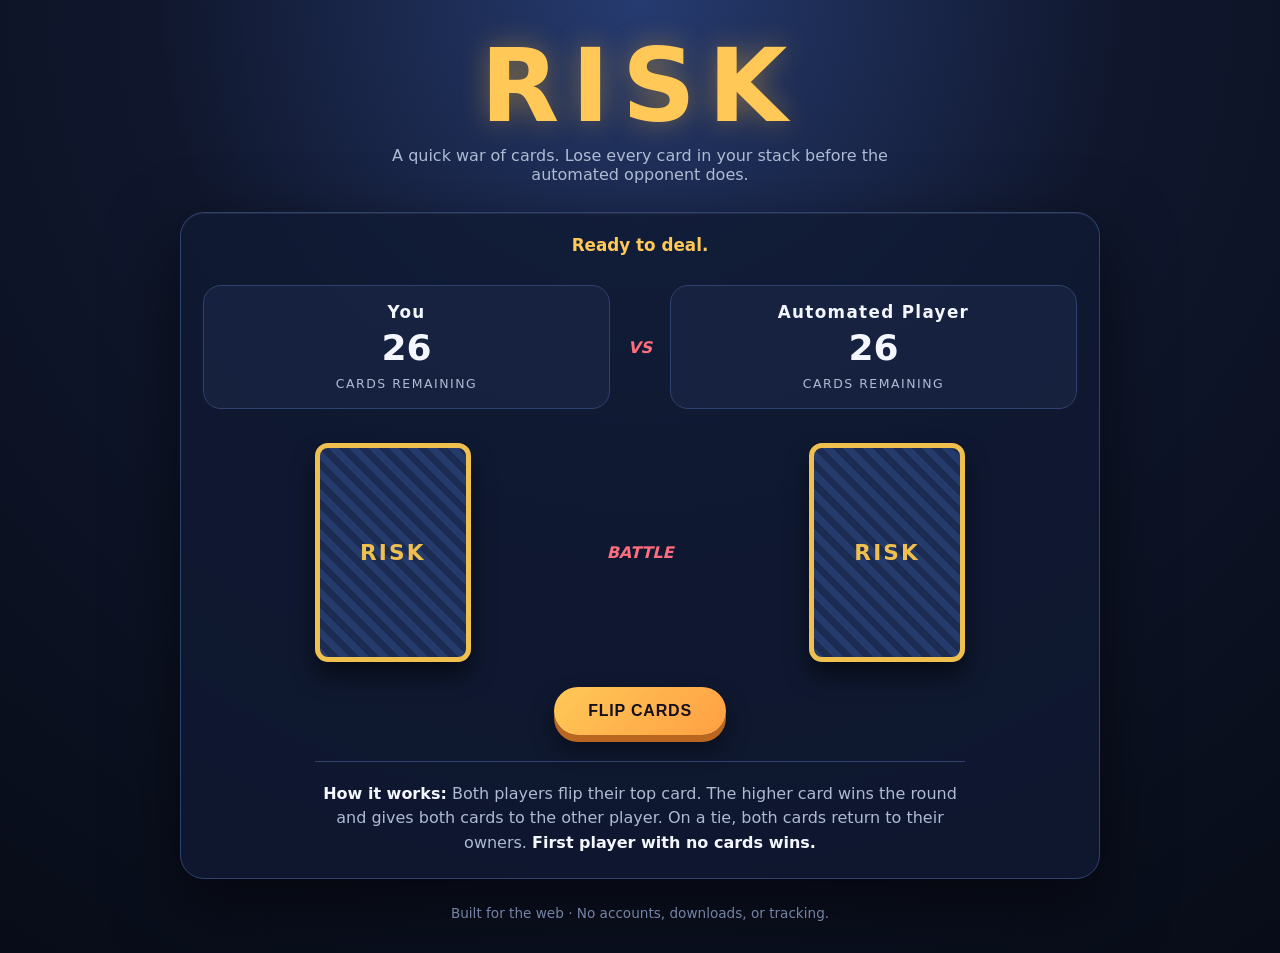
==== index.html @ 9b7e805e "Add Risk card game" ====
<!doctype html>
<html lang="en">
<head>
  <meta charset="utf-8"><meta name="viewport" content="width=device-width, initial-scale=1">
  <meta name="description" content="Risk — a fast, card-based war game."><title>Risk | Card War</title>
  <style>
    :root{color-scheme:dark;--ink:#f4f7ff;--muted:#aebbd3;--edge:#2e426d;--gold:#ffc857;--red:#ff6e7e}*{box-sizing:border-box}body{margin:0;min-height:100vh;color:var(--ink);font-family:Inter,ui-sans-serif,system-ui,sans-serif;background:radial-gradient(circle at 50% 0,#263b70 0,#10172d 42%,#080c18 100%)}main{width:min(920px,calc(100% - 32px));margin:auto;padding:40px 0 32px}header{text-align:center;margin-bottom:28px}h1{margin:0;font-size:clamp(3.2rem,10vw,6.4rem);letter-spacing:.12em;line-height:.9;color:var(--gold);text-shadow:0 0 28px #ffb62766}header p{color:var(--muted);margin:14px auto 0;max-width:540px}.table{border:1px solid var(--edge);background:#101a32cc;border-radius:24px;padding:22px;box-shadow:0 24px 70px #0008,inset 0 1px #ffffff14}.status{min-height:30px;text-align:center;font-size:1.05rem;font-weight:700;color:var(--gold);margin:0 0 20px}.players{display:grid;grid-template-columns:1fr auto 1fr;align-items:center;gap:18px}.player{text-align:center;border:1px solid var(--edge);padding:16px 10px;border-radius:18px;background:#1a2746a8}.player h2{margin:0;font-size:1.05rem;letter-spacing:.08em}.count{display:block;font-size:2.25rem;margin:5px 0;font-weight:800}.label{color:var(--muted);font-size:.78rem;text-transform:uppercase;letter-spacing:.12em}.vs{font-weight:900;color:var(--red);font-style:italic}.battle{display:grid;grid-template-columns:1fr auto 1fr;gap:24px;justify-items:center;align-items:center;margin:34px 0 25px}.card{width:clamp(112px,22vw,156px);aspect-ratio:5/7;border-radius:13px;padding:12px;background:#f8fafc;color:#17203a;box-shadow:0 14px 22px #0008;display:flex;flex-direction:column;justify-content:space-between;font-family:Georgia,serif;font-weight:bold;transition:transform .25s ease}.card.red{color:#d5243f}.card.back{background:repeating-linear-gradient(45deg,#253b6b 0 7px,#1b2b51 7px 14px);border:5px solid #f0c04f;color:#f0c04f;justify-content:center;align-items:center;font-family:inherit;font-size:1.35rem;letter-spacing:.1em}.rank{font-size:2rem;line-height:1}.suit{font-size:1.4rem}.center-suit{align-self:center;font-size:3.4rem}.winner-card{transform:translateY(-12px);outline:3px solid var(--gold)}button{display:block;margin:auto;padding:15px 34px;border:0;border-radius:999px;background:linear-gradient(135deg,#ffc857,#ff9f43);color:#16101d;font-size:1rem;font-weight:900;letter-spacing:.05em;cursor:pointer;box-shadow:0 7px 0 #b96720,0 13px 24px #0007;transition:transform .12s,box-shadow .12s}button:hover{transform:translateY(-2px)}button:active{transform:translateY(5px)}button:focus-visible{outline:3px solid white;outline-offset:4px}.rules{margin:26px auto 0;max-width:650px;border-top:1px solid var(--edge);padding-top:20px;color:var(--muted);line-height:1.55;text-align:center}.rules strong{color:var(--ink)}footer{text-align:center;color:#7483a5;font-size:.85rem;margin-top:26px}@media(max-width:520px){main{padding-top:24px}.table{padding:15px}.players{gap:9px}.battle{gap:10px;margin:28px 0}.card{padding:9px}.vs{font-size:.8rem}}
  </style>
</head>
<body>
  <main><header><h1>RISK</h1><p>A quick war of cards. Lose every card in your stack before the automated opponent does.</p></header><section class="table" aria-label="Risk card game"><p class="status" id="status" aria-live="polite">Ready to deal.</p><div class="players"><div class="player"><h2>You</h2><span class="count" id="youCount">26</span><span class="label">cards remaining</span></div><div class="vs">VS</div><div class="player"><h2>Automated Player</h2><span class="count" id="botCount">26</span><span class="label">cards remaining</span></div></div><div class="battle"><article class="card back" id="youCard" aria-label="Your card">RISK</article><div class="vs">BATTLE</div><article class="card back" id="botCard" aria-label="Automated player's card">RISK</article></div><button type="button" id="playButton">FLIP CARDS</button><p class="rules"><strong>How it works:</strong> Both players flip their top card. The higher card wins the round and gives both cards to the other player. On a tie, both cards return to their owners. <strong>First player with no cards wins.</strong></p></section><footer>Built for the web · No accounts, downloads, or tracking.</footer></main>
  <script>
    const suits=['♠','♥','♦','♣'],names={11:'J',12:'Q',13:'K',14:'A'},status=document.querySelector('#status'),button=document.querySelector('#playButton'),youCard=document.querySelector('#youCard'),botCard=document.querySelector('#botCard');let you=[],bot=[],finished=false;
    const count=(id,n)=>document.querySelector(id).textContent=n;function shuffle(cards){for(let i=cards.length-1;i>0;i--){const j=Math.floor(Math.random()*(i+1));[cards[i],cards[j]]=[cards[j],cards[i]]}return cards}function updateCounts(){count('#youCount',you.length);count('#botCount',bot.length)}function resetCards(){[youCard,botCard].forEach(el=>{el.className='card back';el.textContent='RISK'})}function showCard(el,card){const rank=names[card.value]||card.value,red=['♥','♦'].includes(card.suit);el.className='card'+(red?' red':'');el.innerHTML=`<span class="rank">${rank}</span><span class="center-suit">${card.suit}</span><span class="suit">${card.suit}</span>`}function newGame(){const deck=shuffle(suits.flatMap(suit=>Array.from({length:13},(_,i)=>({value:i+2,suit}))));you=deck.slice(0,26);bot=deck.slice(26);finished=false;updateCounts();resetCards();status.textContent='Ready to deal.';button.textContent='FLIP CARDS'}function end(winner){finished=true;status.textContent=winner==='you'?'You won Risk! No cards left.':'The automated player won this round.';button.textContent='PLAY AGAIN'}function flip(){if(finished)return newGame();const y=you.shift(),b=bot.shift();showCard(youCard,y);showCard(botCard,b);[youCard,botCard].forEach(el=>el.classList.remove('winner-card'));if(y.value>b.value){bot.push(y,b);youCard.classList.add('winner-card');status.textContent='You won the battle — the automated player takes both cards.'}else if(b.value>y.value){you.push(y,b);botCard.classList.add('winner-card');status.textContent='Automated player won — you take both cards.'}else{you.push(y);bot.push(b);status.textContent='Stalemate — each player keeps their card.'}updateCounts();if(!you.length)end('you');else if(!bot.length)end('bot')}button.addEventListener('click',flip);newGame();
  </script>
</body>
</html>
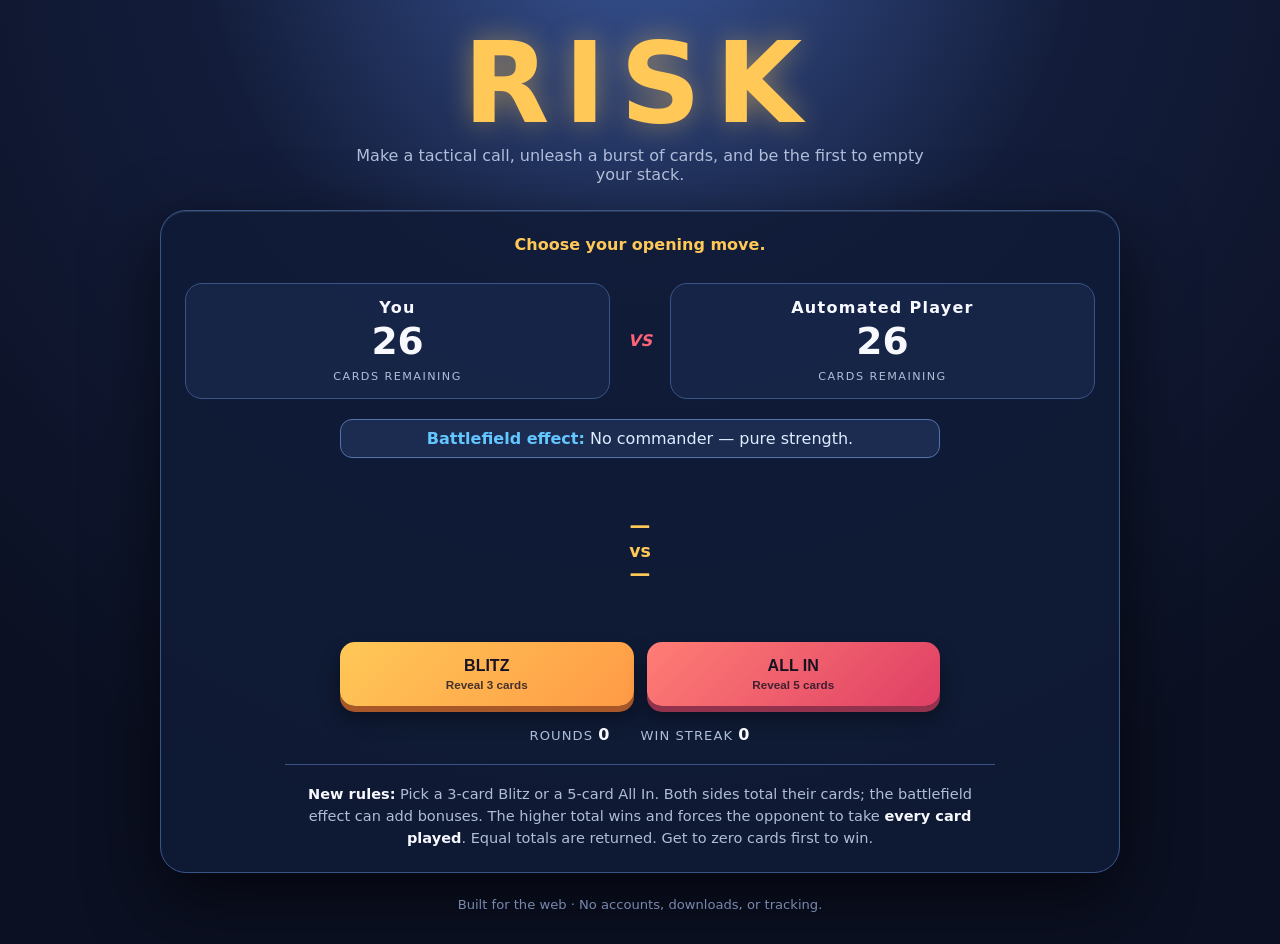
==== commit e3dddf5d: "Make Risk faster and more tactical" ====
--- a/index.html
+++ b/index.html
@@ -2,16 +2,41 @@
 <html lang="en">
 <head>
   <meta charset="utf-8"><meta name="viewport" content="width=device-width, initial-scale=1">
-  <meta name="description" content="Risk — a fast, card-based war game."><title>Risk | Card War</title>
+  <meta name="description" content="Risk — a fast, tactical card-war game."><title>Risk | Tactical Card War</title>
   <style>
-    :root{color-scheme:dark;--ink:#f4f7ff;--muted:#aebbd3;--edge:#2e426d;--gold:#ffc857;--red:#ff6e7e}*{box-sizing:border-box}body{margin:0;min-height:100vh;color:var(--ink);font-family:Inter,ui-sans-serif,system-ui,sans-serif;background:radial-gradient(circle at 50% 0,#263b70 0,#10172d 42%,#080c18 100%)}main{width:min(920px,calc(100% - 32px));margin:auto;padding:40px 0 32px}header{text-align:center;margin-bottom:28px}h1{margin:0;font-size:clamp(3.2rem,10vw,6.4rem);letter-spacing:.12em;line-height:.9;color:var(--gold);text-shadow:0 0 28px #ffb62766}header p{color:var(--muted);margin:14px auto 0;max-width:540px}.table{border:1px solid var(--edge);background:#101a32cc;border-radius:24px;padding:22px;box-shadow:0 24px 70px #0008,inset 0 1px #ffffff14}.status{min-height:30px;text-align:center;font-size:1.05rem;font-weight:700;color:var(--gold);margin:0 0 20px}.players{display:grid;grid-template-columns:1fr auto 1fr;align-items:center;gap:18px}.player{text-align:center;border:1px solid var(--edge);padding:16px 10px;border-radius:18px;background:#1a2746a8}.player h2{margin:0;font-size:1.05rem;letter-spacing:.08em}.count{display:block;font-size:2.25rem;margin:5px 0;font-weight:800}.label{color:var(--muted);font-size:.78rem;text-transform:uppercase;letter-spacing:.12em}.vs{font-weight:900;color:var(--red);font-style:italic}.battle{display:grid;grid-template-columns:1fr auto 1fr;gap:24px;justify-items:center;align-items:center;margin:34px 0 25px}.card{width:clamp(112px,22vw,156px);aspect-ratio:5/7;border-radius:13px;padding:12px;background:#f8fafc;color:#17203a;box-shadow:0 14px 22px #0008;display:flex;flex-direction:column;justify-content:space-between;font-family:Georgia,serif;font-weight:bold;transition:transform .25s ease}.card.red{color:#d5243f}.card.back{background:repeating-linear-gradient(45deg,#253b6b 0 7px,#1b2b51 7px 14px);border:5px solid #f0c04f;color:#f0c04f;justify-content:center;align-items:center;font-family:inherit;font-size:1.35rem;letter-spacing:.1em}.rank{font-size:2rem;line-height:1}.suit{font-size:1.4rem}.center-suit{align-self:center;font-size:3.4rem}.winner-card{transform:translateY(-12px);outline:3px solid var(--gold)}button{display:block;margin:auto;padding:15px 34px;border:0;border-radius:999px;background:linear-gradient(135deg,#ffc857,#ff9f43);color:#16101d;font-size:1rem;font-weight:900;letter-spacing:.05em;cursor:pointer;box-shadow:0 7px 0 #b96720,0 13px 24px #0007;transition:transform .12s,box-shadow .12s}button:hover{transform:translateY(-2px)}button:active{transform:translateY(5px)}button:focus-visible{outline:3px solid white;outline-offset:4px}.rules{margin:26px auto 0;max-width:650px;border-top:1px solid var(--edge);padding-top:20px;color:var(--muted);line-height:1.55;text-align:center}.rules strong{color:var(--ink)}footer{text-align:center;color:#7483a5;font-size:.85rem;margin-top:26px}@media(max-width:520px){main{padding-top:24px}.table{padding:15px}.players{gap:9px}.battle{gap:10px;margin:28px 0}.card{padding:9px}.vs{font-size:.8rem}}
+    :root{--ink:#f7f9ff;--muted:#afbdd8;--navy:#0b1022;--panel:#17254a;--edge:#385489;--gold:#ffc857;--orange:#ff944d;--red:#ff6478;--blue:#63c6ff}*{box-sizing:border-box}body{margin:0;min-height:100vh;color:var(--ink);font-family:Inter,ui-sans-serif,system-ui,sans-serif;background:radial-gradient(circle at 50% -10%,#3a5698 0,#131d3b 36%,var(--navy) 80%)}main{width:min(960px,calc(100% - 32px));margin:auto;padding:38px 0 32px}header{text-align:center}h1{margin:0;font-size:clamp(3.5rem,11vw,7rem);line-height:.82;letter-spacing:.13em;color:var(--gold);text-shadow:0 0 28px #ffc85775}header p{max-width:570px;margin:16px auto 26px;color:var(--muted)}.board{border:1px solid var(--edge);border-radius:26px;padding:24px;background:#101b37dd;box-shadow:0 24px 70px #0009,inset 0 1px #ffffff1e}.status{min-height:30px;margin:0 0 18px;text-align:center;color:var(--gold);font-weight:800}.players{display:grid;grid-template-columns:1fr auto 1fr;gap:18px;align-items:center}.player{padding:14px;border:1px solid var(--edge);border-radius:17px;background:#1a2a50a8;text-align:center}.player h2{margin:0;font-size:1rem;letter-spacing:.08em}.count{display:block;margin:2px 0;font-size:2.35rem;font-weight:900}.label{font-size:.7rem;letter-spacing:.13em;text-transform:uppercase;color:var(--muted)}.versus{color:var(--red);font-size:1rem;font-weight:900;font-style:italic}.modifier{margin:20px auto 10px;max-width:600px;border:1px solid #5272aa;border-radius:12px;padding:9px 14px;background:#26396590;text-align:center;color:#ddecff}.modifier b{color:var(--blue)}.battle{display:grid;grid-template-columns:1fr auto 1fr;gap:16px;align-items:center;margin:17px 0}.hand{min-height:150px;display:flex;justify-content:center;align-items:center;gap:max(-35px,-4vw)}.card{width:clamp(62px,12vw,91px);aspect-ratio:5/7;padding:7px;border-radius:9px;background:#f7f8fc;color:#18233e;box-shadow:0 8px 15px #0008;display:flex;flex-direction:column;justify-content:space-between;font-family:Georgia,serif;font-weight:bold;transform:rotate(var(--tilt));animation:deal .3s ease both}.card.red{color:#cf2742}.card .rank{font-size:1.35rem;line-height:1}.card .suit{align-self:center;font-size:2rem}.score{color:var(--gold);font-size:1.3rem;font-weight:900;text-align:center;min-width:62px}.choices{display:grid;grid-template-columns:1fr 1fr;gap:13px;max-width:600px;margin:8px auto}.choice{border:0;border-radius:15px;padding:15px;background:linear-gradient(135deg,#ffc857,#ff9a46);color:#171222;font-weight:900;font-size:1rem;cursor:pointer;box-shadow:0 6px 0 #a85728,0 12px 20px #0006;transition:transform .12s}.choice:last-child{background:linear-gradient(135deg,#ff7e75,#df3f65);box-shadow:0 6px 0 #92324c,0 12px 20px #0006}.choice:hover{transform:translateY(-2px)}.choice:active{transform:translateY(4px);box-shadow:0 2px 0 #a85728}.choice:last-child:active{box-shadow:0 2px 0 #92324c}.choice:focus-visible{outline:3px solid white;outline-offset:3px}.choice span{display:block;margin-top:3px;font-size:.73rem;font-weight:600;opacity:.8}.choice:disabled{cursor:not-allowed;filter:grayscale(.7);transform:none}.stats{display:flex;justify-content:center;gap:30px;margin:19px 0 0;color:var(--muted);font-size:.82rem;text-transform:uppercase;letter-spacing:.08em}.stats b{color:var(--ink);font-size:1rem}.rules{max-width:710px;margin:20px auto 0;padding-top:18px;border-top:1px solid var(--edge);text-align:center;line-height:1.5;color:var(--muted);font-size:.91rem}.rules strong{color:var(--ink)}footer{text-align:center;margin-top:24px;color:#7888ab;font-size:.82rem}@keyframes deal{from{opacity:0;transform:translateY(-18px) rotate(var(--tilt))}to{opacity:1;transform:translateY(0) rotate(var(--tilt))}}@media(max-width:540px){main{padding-top:25px}.board{padding:15px}.battle{gap:5px}.hand{min-height:112px}.score{font-size:1rem;min-width:38px}.card{padding:5px}.card .rank{font-size:1rem}.card .suit{font-size:1.45rem}.choices{gap:9px}.choice{padding:13px 7px}.stats{gap:14px;font-size:.7rem}}
   </style>
 </head>
 <body>
-  <main><header><h1>RISK</h1><p>A quick war of cards. Lose every card in your stack before the automated opponent does.</p></header><section class="table" aria-label="Risk card game"><p class="status" id="status" aria-live="polite">Ready to deal.</p><div class="players"><div class="player"><h2>You</h2><span class="count" id="youCount">26</span><span class="label">cards remaining</span></div><div class="vs">VS</div><div class="player"><h2>Automated Player</h2><span class="count" id="botCount">26</span><span class="label">cards remaining</span></div></div><div class="battle"><article class="card back" id="youCard" aria-label="Your card">RISK</article><div class="vs">BATTLE</div><article class="card back" id="botCard" aria-label="Automated player's card">RISK</article></div><button type="button" id="playButton">FLIP CARDS</button><p class="rules"><strong>How it works:</strong> Both players flip their top card. The higher card wins the round and gives both cards to the other player. On a tie, both cards return to their owners. <strong>First player with no cards wins.</strong></p></section><footer>Built for the web · No accounts, downloads, or tracking.</footer></main>
+  <main>
+    <header><h1>RISK</h1><p>Make a tactical call, unleash a burst of cards, and be the first to empty your stack.</p></header>
+    <section class="board" aria-label="Risk tactical card game">
+      <p class="status" id="status" aria-live="polite">Choose your opening move.</p>
+      <div class="players"><div class="player"><h2>You</h2><span class="count" id="youCount">26</span><span class="label">cards remaining</span></div><div class="versus">VS</div><div class="player"><h2>Automated Player</h2><span class="count" id="botCount">26</span><span class="label">cards remaining</span></div></div>
+      <p class="modifier" id="modifier">Battlefield effect loading…</p>
+      <div class="battle"><div class="hand" id="youHand" aria-label="Your revealed cards"></div><div class="score" id="score">—<br><small>vs</small><br>—</div><div class="hand" id="botHand" aria-label="Automated player's revealed cards"></div></div>
+      <div class="choices"><button class="choice" id="blitz" type="button">BLITZ<span>Reveal 3 cards</span></button><button class="choice" id="allIn" type="button">ALL IN<span>Reveal 5 cards</span></button></div>
+      <div class="stats"><span>Rounds <b id="rounds">0</b></span><span>Win streak <b id="streak">0</b></span></div>
+      <p class="rules"><strong>New rules:</strong> Pick a 3-card Blitz or a 5-card All In. Both sides total their cards; the battlefield effect can add bonuses. The higher total wins and forces the opponent to take <strong>every card played</strong>. Equal totals are returned. Get to zero cards first to win.</p>
+    </section>
+    <footer>Built for the web · No accounts, downloads, or tracking.</footer>
+  </main>
   <script>
-    const suits=['♠','♥','♦','♣'],names={11:'J',12:'Q',13:'K',14:'A'},status=document.querySelector('#status'),button=document.querySelector('#playButton'),youCard=document.querySelector('#youCard'),botCard=document.querySelector('#botCard');let you=[],bot=[],finished=false;
-    const count=(id,n)=>document.querySelector(id).textContent=n;function shuffle(cards){for(let i=cards.length-1;i>0;i--){const j=Math.floor(Math.random()*(i+1));[cards[i],cards[j]]=[cards[j],cards[i]]}return cards}function updateCounts(){count('#youCount',you.length);count('#botCount',bot.length)}function resetCards(){[youCard,botCard].forEach(el=>{el.className='card back';el.textContent='RISK'})}function showCard(el,card){const rank=names[card.value]||card.value,red=['♥','♦'].includes(card.suit);el.className='card'+(red?' red':'');el.innerHTML=`<span class="rank">${rank}</span><span class="center-suit">${card.suit}</span><span class="suit">${card.suit}</span>`}function newGame(){const deck=shuffle(suits.flatMap(suit=>Array.from({length:13},(_,i)=>({value:i+2,suit}))));you=deck.slice(0,26);bot=deck.slice(26);finished=false;updateCounts();resetCards();status.textContent='Ready to deal.';button.textContent='FLIP CARDS'}function end(winner){finished=true;status.textContent=winner==='you'?'You won Risk! No cards left.':'The automated player won this round.';button.textContent='PLAY AGAIN'}function flip(){if(finished)return newGame();const y=you.shift(),b=bot.shift();showCard(youCard,y);showCard(botCard,b);[youCard,botCard].forEach(el=>el.classList.remove('winner-card'));if(y.value>b.value){bot.push(y,b);youCard.classList.add('winner-card');status.textContent='You won the battle — the automated player takes both cards.'}else if(b.value>y.value){you.push(y,b);botCard.classList.add('winner-card');status.textContent='Automated player won — you take both cards.'}else{you.push(y);bot.push(b);status.textContent='Stalemate — each player keeps their card.'}updateCounts();if(!you.length)end('you');else if(!bot.length)end('bot')}button.addEventListener('click',flip);newGame();
+    const suits=['♠','♥','♦','♣'],names={11:'J',12:'Q',13:'K',14:'A'},effects=[{name:'Hearts are in command',suit:'♥',bonus:3},{name:'Diamonds are in command',suit:'♦',bonus:3},{name:'Clubs are in command',suit:'♣',bonus:3},{name:'Spades are in command',suit:'♠',bonus:3},{name:'No commander — pure strength',suit:null,bonus:0}];
+    let you=[],bot=[],effect,rounds=0,streak=0,finished=false;
+    const $=s=>document.querySelector(s), status=$('#status'), modifier=$('#modifier'), blitz=$('#blitz'), allIn=$('#allIn');
+    function shuffle(cards){for(let i=cards.length-1;i>0;i--){const j=Math.floor(Math.random()*(i+1));[cards[i],cards[j]]=[cards[j],cards[i]]}return cards}
+    function update(){ $('#youCount').textContent=you.length;$('#botCount').textContent=bot.length;$('#rounds').textContent=rounds;$('#streak').textContent=streak; }
+    function draw(count){return you.splice(0,count)} function drawBot(count){return bot.splice(0,count)}
+    function points(cards){return cards.reduce((sum,card)=>sum+card.value+(card.suit===effect.suit?effect.bonus:0),0)}
+    function cardMarkup(card,index,total){const red=['♥','♦'].includes(card.suit),rank=names[card.value]||card.value,tilt=(index-(total-1)/2)*8;return `<article class="card ${red?'red':''}" style="--tilt:${tilt}deg" aria-label="${rank} of ${card.suit}"><span class="rank">${rank}</span><span class="suit">${card.suit}</span></article>`}
+    function show(cards,target){target.innerHTML=cards.map((card,i)=>cardMarkup(card,i,cards.length)).join('')}
+    function setEffect(){effect=effects[Math.floor(Math.random()*effects.length)];modifier.innerHTML=effect.suit?`<b>Battlefield effect:</b> ${effect.name}. Every ${effect.suit} is worth +${effect.bonus}.`:`<b>Battlefield effect:</b> ${effect.name}.`;}
+    function enable(on){blitz.disabled=!on;allIn.disabled=!on}
+    function newGame(){const deck=shuffle(suits.flatMap(suit=>Array.from({length:13},(_,i)=>({value:i+2,suit}))));you=deck.slice(0,26);bot=deck.slice(26);rounds=0;streak=0;finished=false;$('#youHand').innerHTML='';$('#botHand').innerHTML='';$('#score').innerHTML='—<br><small>vs</small><br>—';setEffect();update();enable(true);status.textContent='Choose your opening move.';}
+    function gameOver(winner){finished=true;enable(false);status.textContent=winner==='you'?'Victory! You emptied your stack.':'Defeat — the automated player emptied its stack.';blitz.textContent='PLAY AGAIN';blitz.innerHTML='PLAY AGAIN<span>Start a new deck</span>';blitz.disabled=false;}
+    function battle(requested){if(finished)return newGame();const amount=Math.min(requested,you.length,bot.length);const y=draw(amount),b=drawBot(amount);show(y,$('#youHand'));show(b,$('#botHand'));const youPoints=points(y),botPoints=points(b);$('#score').innerHTML=`${youPoints}<br><small>vs</small><br>${botPoints}`;rounds++;if(youPoints>botPoints){bot.push(...y,...b);streak++;status.textContent=`You win the ${amount}-card clash. The automated player takes ${amount*2} cards.`}else if(botPoints>youPoints){you.push(...y,...b);streak=0;status.textContent=`Automated player wins. You take ${amount*2} cards.`}else{you.push(...y);bot.push(...b);streak=0;status.textContent='Deadlock! Every card returns to its owner.'}update();if(!you.length)gameOver('you');else if(!bot.length)gameOver('bot');else setEffect();}
+    blitz.addEventListener('click',()=>battle(3));allIn.addEventListener('click',()=>battle(5));newGame();
   </script>
 </body>
 </html>
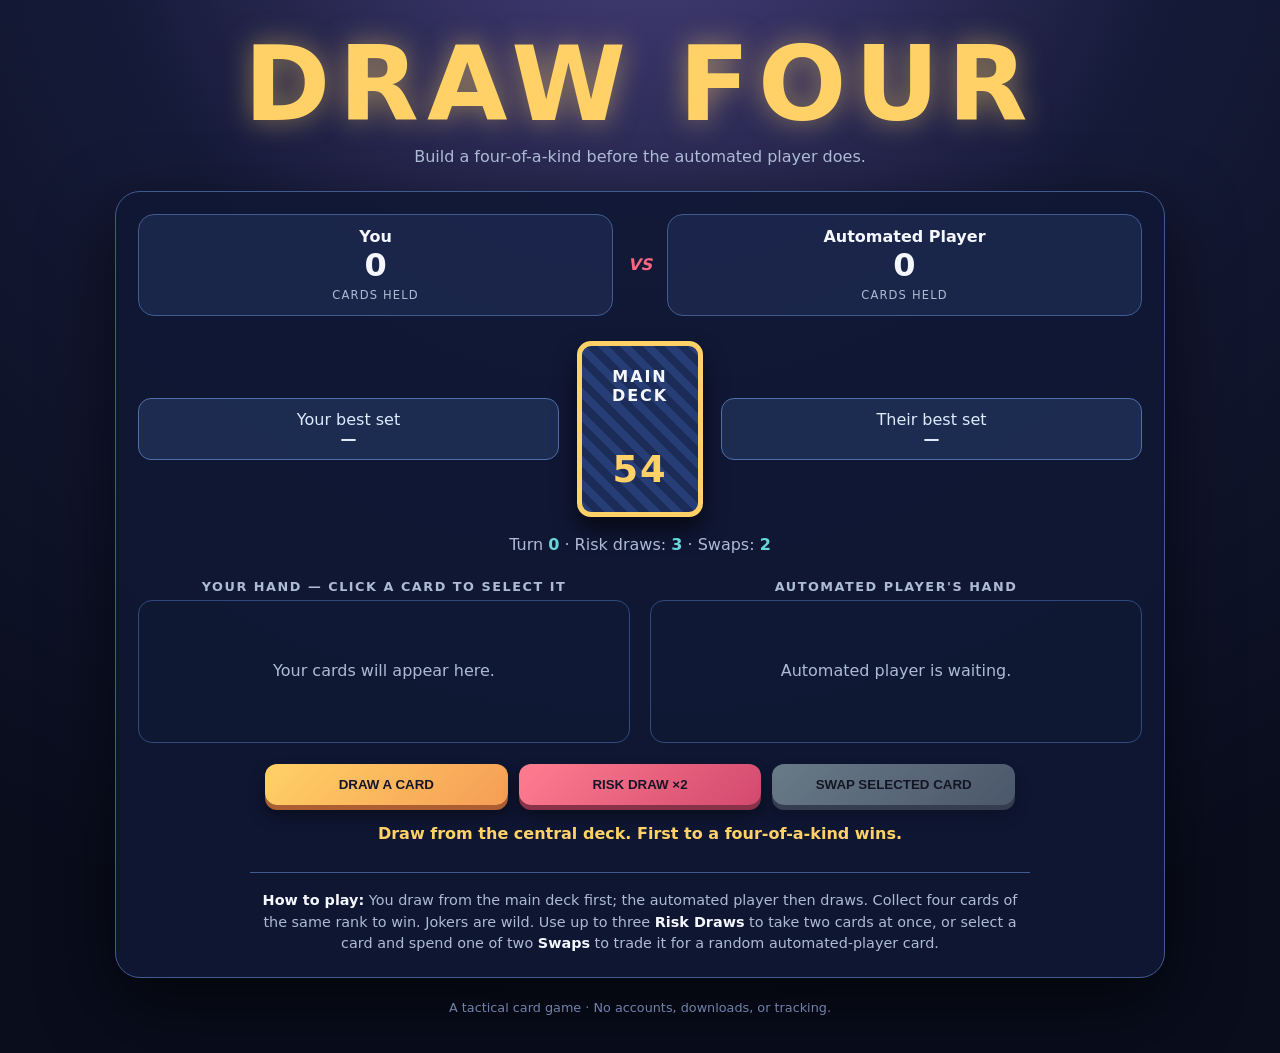
==== commit 48e0ba82: "Replace Risk with Draw Four game" ====
--- a/index.html
+++ b/index.html
@@ -1,42 +1 @@
-<!doctype html>
-<html lang="en">
-<head>
-  <meta charset="utf-8"><meta name="viewport" content="width=device-width, initial-scale=1">
-  <meta name="description" content="Risk — a fast, tactical card-war game."><title>Risk | Tactical Card War</title>
-  <style>
-    :root{--ink:#f7f9ff;--muted:#afbdd8;--navy:#0b1022;--panel:#17254a;--edge:#385489;--gold:#ffc857;--orange:#ff944d;--red:#ff6478;--blue:#63c6ff}*{box-sizing:border-box}body{margin:0;min-height:100vh;color:var(--ink);font-family:Inter,ui-sans-serif,system-ui,sans-serif;background:radial-gradient(circle at 50% -10%,#3a5698 0,#131d3b 36%,var(--navy) 80%)}main{width:min(960px,calc(100% - 32px));margin:auto;padding:38px 0 32px}header{text-align:center}h1{margin:0;font-size:clamp(3.5rem,11vw,7rem);line-height:.82;letter-spacing:.13em;color:var(--gold);text-shadow:0 0 28px #ffc85775}header p{max-width:570px;margin:16px auto 26px;color:var(--muted)}.board{border:1px solid var(--edge);border-radius:26px;padding:24px;background:#101b37dd;box-shadow:0 24px 70px #0009,inset 0 1px #ffffff1e}.status{min-height:30px;margin:0 0 18px;text-align:center;color:var(--gold);font-weight:800}.players{display:grid;grid-template-columns:1fr auto 1fr;gap:18px;align-items:center}.player{padding:14px;border:1px solid var(--edge);border-radius:17px;background:#1a2a50a8;text-align:center}.player h2{margin:0;font-size:1rem;letter-spacing:.08em}.count{display:block;margin:2px 0;font-size:2.35rem;font-weight:900}.label{font-size:.7rem;letter-spacing:.13em;text-transform:uppercase;color:var(--muted)}.versus{color:var(--red);font-size:1rem;font-weight:900;font-style:italic}.modifier{margin:20px auto 10px;max-width:600px;border:1px solid #5272aa;border-radius:12px;padding:9px 14px;background:#26396590;text-align:center;color:#ddecff}.modifier b{color:var(--blue)}.battle{display:grid;grid-template-columns:1fr auto 1fr;gap:16px;align-items:center;margin:17px 0}.hand{min-height:150px;display:flex;justify-content:center;align-items:center;gap:max(-35px,-4vw)}.card{width:clamp(62px,12vw,91px);aspect-ratio:5/7;padding:7px;border-radius:9px;background:#f7f8fc;color:#18233e;box-shadow:0 8px 15px #0008;display:flex;flex-direction:column;justify-content:space-between;font-family:Georgia,serif;font-weight:bold;transform:rotate(var(--tilt));animation:deal .3s ease both}.card.red{color:#cf2742}.card .rank{font-size:1.35rem;line-height:1}.card .suit{align-self:center;font-size:2rem}.score{color:var(--gold);font-size:1.3rem;font-weight:900;text-align:center;min-width:62px}.choices{display:grid;grid-template-columns:1fr 1fr;gap:13px;max-width:600px;margin:8px auto}.choice{border:0;border-radius:15px;padding:15px;background:linear-gradient(135deg,#ffc857,#ff9a46);color:#171222;font-weight:900;font-size:1rem;cursor:pointer;box-shadow:0 6px 0 #a85728,0 12px 20px #0006;transition:transform .12s}.choice:last-child{background:linear-gradient(135deg,#ff7e75,#df3f65);box-shadow:0 6px 0 #92324c,0 12px 20px #0006}.choice:hover{transform:translateY(-2px)}.choice:active{transform:translateY(4px);box-shadow:0 2px 0 #a85728}.choice:last-child:active{box-shadow:0 2px 0 #92324c}.choice:focus-visible{outline:3px solid white;outline-offset:3px}.choice span{display:block;margin-top:3px;font-size:.73rem;font-weight:600;opacity:.8}.choice:disabled{cursor:not-allowed;filter:grayscale(.7);transform:none}.stats{display:flex;justify-content:center;gap:30px;margin:19px 0 0;color:var(--muted);font-size:.82rem;text-transform:uppercase;letter-spacing:.08em}.stats b{color:var(--ink);font-size:1rem}.rules{max-width:710px;margin:20px auto 0;padding-top:18px;border-top:1px solid var(--edge);text-align:center;line-height:1.5;color:var(--muted);font-size:.91rem}.rules strong{color:var(--ink)}footer{text-align:center;margin-top:24px;color:#7888ab;font-size:.82rem}@keyframes deal{from{opacity:0;transform:translateY(-18px) rotate(var(--tilt))}to{opacity:1;transform:translateY(0) rotate(var(--tilt))}}@media(max-width:540px){main{padding-top:25px}.board{padding:15px}.battle{gap:5px}.hand{min-height:112px}.score{font-size:1rem;min-width:38px}.card{padding:5px}.card .rank{font-size:1rem}.card .suit{font-size:1.45rem}.choices{gap:9px}.choice{padding:13px 7px}.stats{gap:14px;font-size:.7rem}}
-  </style>
-</head>
-<body>
-  <main>
-    <header><h1>RISK</h1><p>Make a tactical call, unleash a burst of cards, and be the first to empty your stack.</p></header>
-    <section class="board" aria-label="Risk tactical card game">
-      <p class="status" id="status" aria-live="polite">Choose your opening move.</p>
-      <div class="players"><div class="player"><h2>You</h2><span class="count" id="youCount">26</span><span class="label">cards remaining</span></div><div class="versus">VS</div><div class="player"><h2>Automated Player</h2><span class="count" id="botCount">26</span><span class="label">cards remaining</span></div></div>
-      <p class="modifier" id="modifier">Battlefield effect loading…</p>
-      <div class="battle"><div class="hand" id="youHand" aria-label="Your revealed cards"></div><div class="score" id="score">—<br><small>vs</small><br>—</div><div class="hand" id="botHand" aria-label="Automated player's revealed cards"></div></div>
-      <div class="choices"><button class="choice" id="blitz" type="button">BLITZ<span>Reveal 3 cards</span></button><button class="choice" id="allIn" type="button">ALL IN<span>Reveal 5 cards</span></button></div>
-      <div class="stats"><span>Rounds <b id="rounds">0</b></span><span>Win streak <b id="streak">0</b></span></div>
-      <p class="rules"><strong>New rules:</strong> Pick a 3-card Blitz or a 5-card All In. Both sides total their cards; the battlefield effect can add bonuses. The higher total wins and forces the opponent to take <strong>every card played</strong>. Equal totals are returned. Get to zero cards first to win.</p>
-    </section>
-    <footer>Built for the web · No accounts, downloads, or tracking.</footer>
-  </main>
-  <script>
-    const suits=['♠','♥','♦','♣'],names={11:'J',12:'Q',13:'K',14:'A'},effects=[{name:'Hearts are in command',suit:'♥',bonus:3},{name:'Diamonds are in command',suit:'♦',bonus:3},{name:'Clubs are in command',suit:'♣',bonus:3},{name:'Spades are in command',suit:'♠',bonus:3},{name:'No commander — pure strength',suit:null,bonus:0}];
-    let you=[],bot=[],effect,rounds=0,streak=0,finished=false;
-    const $=s=>document.querySelector(s), status=$('#status'), modifier=$('#modifier'), blitz=$('#blitz'), allIn=$('#allIn');
-    function shuffle(cards){for(let i=cards.length-1;i>0;i--){const j=Math.floor(Math.random()*(i+1));[cards[i],cards[j]]=[cards[j],cards[i]]}return cards}
-    function update(){ $('#youCount').textContent=you.length;$('#botCount').textContent=bot.length;$('#rounds').textContent=rounds;$('#streak').textContent=streak; }
-    function draw(count){return you.splice(0,count)} function drawBot(count){return bot.splice(0,count)}
-    function points(cards){return cards.reduce((sum,card)=>sum+card.value+(card.suit===effect.suit?effect.bonus:0),0)}
-    function cardMarkup(card,index,total){const red=['♥','♦'].includes(card.suit),rank=names[card.value]||card.value,tilt=(index-(total-1)/2)*8;return `<article class="card ${red?'red':''}" style="--tilt:${tilt}deg" aria-label="${rank} of ${card.suit}"><span class="rank">${rank}</span><span class="suit">${card.suit}</span></article>`}
-    function show(cards,target){target.innerHTML=cards.map((card,i)=>cardMarkup(card,i,cards.length)).join('')}
-    function setEffect(){effect=effects[Math.floor(Math.random()*effects.length)];modifier.innerHTML=effect.suit?`<b>Battlefield effect:</b> ${effect.name}. Every ${effect.suit} is worth +${effect.bonus}.`:`<b>Battlefield effect:</b> ${effect.name}.`;}
-    function enable(on){blitz.disabled=!on;allIn.disabled=!on}
-    function newGame(){const deck=shuffle(suits.flatMap(suit=>Array.from({length:13},(_,i)=>({value:i+2,suit}))));you=deck.slice(0,26);bot=deck.slice(26);rounds=0;streak=0;finished=false;$('#youHand').innerHTML='';$('#botHand').innerHTML='';$('#score').innerHTML='—<br><small>vs</small><br>—';setEffect();update();enable(true);status.textContent='Choose your opening move.';}
-    function gameOver(winner){finished=true;enable(false);status.textContent=winner==='you'?'Victory! You emptied your stack.':'Defeat — the automated player emptied its stack.';blitz.textContent='PLAY AGAIN';blitz.innerHTML='PLAY AGAIN<span>Start a new deck</span>';blitz.disabled=false;}
-    function battle(requested){if(finished)return newGame();const amount=Math.min(requested,you.length,bot.length);const y=draw(amount),b=drawBot(amount);show(y,$('#youHand'));show(b,$('#botHand'));const youPoints=points(y),botPoints=points(b);$('#score').innerHTML=`${youPoints}<br><small>vs</small><br>${botPoints}`;rounds++;if(youPoints>botPoints){bot.push(...y,...b);streak++;status.textContent=`You win the ${amount}-card clash. The automated player takes ${amount*2} cards.`}else if(botPoints>youPoints){you.push(...y,...b);streak=0;status.textContent=`Automated player wins. You take ${amount*2} cards.`}else{you.push(...y);bot.push(...b);streak=0;status.textContent='Deadlock! Every card returns to its owner.'}update();if(!you.length)gameOver('you');else if(!bot.length)gameOver('bot');else setEffect();}
-    blitz.addEventListener('click',()=>battle(3));allIn.addEventListener('click',()=>battle(5));newGame();
-  </script>
-</body>
-</html>
+<!doctype html><html lang="en"><head><meta charset="utf-8"><meta name="viewport" content="width=device-width,initial-scale=1"><meta name="description" content="Draw Four — a tactical deck-building card game."><title>Draw Four | Card Game</title><link rel="stylesheet" href="game.css"></head><body><main><header><h1>DRAW FOUR</h1><p>Build a four-of-a-kind before the automated player does.</p></header><section class="game"><div class="scoreboard"><div class="side"><h2>You</h2><strong id="youCount">0</strong><span>cards held</span></div><div class="vs">VS</div><div class="side"><h2>Automated Player</h2><strong id="botCount">0</strong><span>cards held</span></div></div><div class="deck-area"><div class="goal">Your best set<br><b id="youGoal">—</b></div><div class="deck">MAIN DECK<b id="deckCount">54</b></div><div class="goal">Their best set<br><b id="botGoal">—</b></div></div><p class="turn" id="turn"></p><div class="hands"><div class="hand-wrap"><h3>Your hand — click a card to select it</h3><div class="hand" id="youHand"></div></div><div class="hand-wrap"><h3>Automated player's hand</h3><div class="hand bot-hand" id="botHand"></div></div></div><div class="actions"><button id="draw">DRAW A CARD</button><button id="risk">RISK DRAW ×2</button><button id="swap">SWAP SELECTED CARD</button></div><p class="status" id="status" aria-live="polite"></p><p class="rules"><strong>How to play:</strong> You draw from the main deck first; the automated player then draws. Collect four cards of the same rank to win. Jokers are wild. Use up to three <strong>Risk Draws</strong> to take two cards at once, or select a card and spend one of two <strong>Swaps</strong> to trade it for a random automated-player card.</p></section><footer>A tactical card game · No accounts, downloads, or tracking.</footer></main><script src="game.js"></script></body></html>
--- a/game.css
+++ b/game.css
@@ -0,0 +1 @@
+:root{--ink:#f5f7ff;--muted:#aebbd5;--bg:#090d1c;--panel:#161f3d;--edge:#405b90;--gold:#ffd166;--pink:#ff6681;--aqua:#67d7db}*{box-sizing:border-box}body{margin:0;min-height:100vh;color:var(--ink);font-family:Inter,ui-sans-serif,system-ui,sans-serif;background:radial-gradient(circle at 50% -15%,#4c4280,#151a38 40%,var(--bg) 85%)}main{width:min(1050px,calc(100% - 32px));margin:auto;padding:38px 0}header{text-align:center}h1{margin:0;color:var(--gold);font-size:clamp(3rem,10vw,6.5rem);letter-spacing:.08em;line-height:.9;text-shadow:0 0 28px #ffd16680}header p{max-width:600px;margin:15px auto 25px;color:var(--muted)}.game{border:1px solid var(--edge);border-radius:25px;padding:22px;background:#101834dd;box-shadow:0 25px 70px #0009}.scoreboard{display:grid;grid-template-columns:1fr auto 1fr;gap:15px;align-items:center}.side{border:1px solid var(--edge);border-radius:16px;padding:12px;text-align:center;background:#202d55a8}.side h2{margin:0;font-size:1rem}.side strong{display:block;font-size:2rem}.side span{font-size:.72rem;letter-spacing:.1em;text-transform:uppercase;color:var(--muted)}.vs{font-weight:900;font-style:italic;color:var(--pink)}.deck-area{display:grid;grid-template-columns:1fr auto 1fr;gap:18px;align-items:center;margin:25px 0 14px}.deck{width:126px;aspect-ratio:5/7;display:grid;place-items:center;border:5px solid var(--gold);border-radius:14px;background:repeating-linear-gradient(45deg,#263d76 0 8px,#1c2c59 8px 16px);box-shadow:0 13px 22px #0009;text-align:center;font-weight:900;letter-spacing:.12em}.deck b{display:block;font-size:2.3rem;color:var(--gold)}.turn{text-align:center;line-height:1.5;color:var(--muted)}.turn b{color:var(--aqua)}.goal{border:1px solid #4f6eaa;border-radius:13px;padding:11px;background:#26396399;text-align:center;color:#dfeaff}.hands{display:grid;grid-template-columns:1fr 1fr;gap:20px}.hand-wrap h3{text-align:center;margin:6px 0;color:var(--muted);font-size:.8rem;letter-spacing:.12em;text-transform:uppercase}.hand{min-height:143px;display:flex;flex-wrap:wrap;align-content:center;justify-content:center;gap:6px;padding:8px;border:1px solid #314a7e;border-radius:14px;background:#101a35a6}.card{width:65px;aspect-ratio:5/7;border:0;border-radius:8px;padding:5px;background:#f8f9fe;color:#1e2947;box-shadow:0 6px 11px #0007;font-family:Georgia,serif;font-weight:bold;cursor:pointer;transition:transform .15s,outline .15s}.card:hover{transform:translateY(-4px)}.card.red{color:#ce2947}.card.wild{color:#5a287f;background:linear-gradient(135deg,#fbd2ff,#bff4ff)}.card.selected{outline:3px solid var(--gold);transform:translateY(-6px)}.card .rank{display:block;font-size:1.2rem}.card .suit{display:block;text-align:center;font-size:1.8rem}.bot-hand .card{cursor:default}.bot-hand .card:hover{transform:none}.actions{display:grid;grid-template-columns:repeat(3,1fr);gap:11px;max-width:750px;margin:21px auto 0}button{border:0;border-radius:12px;padding:13px 9px;background:linear-gradient(135deg,#ffd166,#f69d55);color:#171426;font-weight:900;cursor:pointer;box-shadow:0 5px 0 #ac5d31,0 10px 16px #0007;transition:transform .12s}button:nth-child(2){background:linear-gradient(135deg,#ff7d90,#d2496e);box-shadow:0 5px 0 #893149,0 10px 16px #0007}button:nth-child(3){background:linear-gradient(135deg,#75dde0,#5693c8);box-shadow:0 5px 0 #3b628d,0 10px 16px #0007}button:hover:not(:disabled){transform:translateY(-2px)}button:active:not(:disabled){transform:translateY(4px);box-shadow:0 1px 0 #ac5d31}button:disabled{cursor:not-allowed;filter:grayscale(.75);opacity:.55}.status{min-height:29px;margin:19px 0 0;text-align:center;color:var(--gold);font-weight:800}.rules{margin:19px auto 0;max-width:780px;padding-top:17px;border-top:1px solid var(--edge);text-align:center;color:var(--muted);line-height:1.5;font-size:.9rem}.rules strong{color:var(--ink)}footer{text-align:center;color:#7182aa;margin-top:22px;font-size:.8rem}@media(max-width:620px){main{padding-top:24px}.game{padding:14px}.deck-area{gap:10px}.deck{width:91px}.deck b{font-size:1.6rem}.hands{gap:10px}.hand{min-height:120px}.card{width:49px}.card .suit{font-size:1.4rem}.actions{gap:7px}button{padding:11px 5px;font-size:.72rem}}
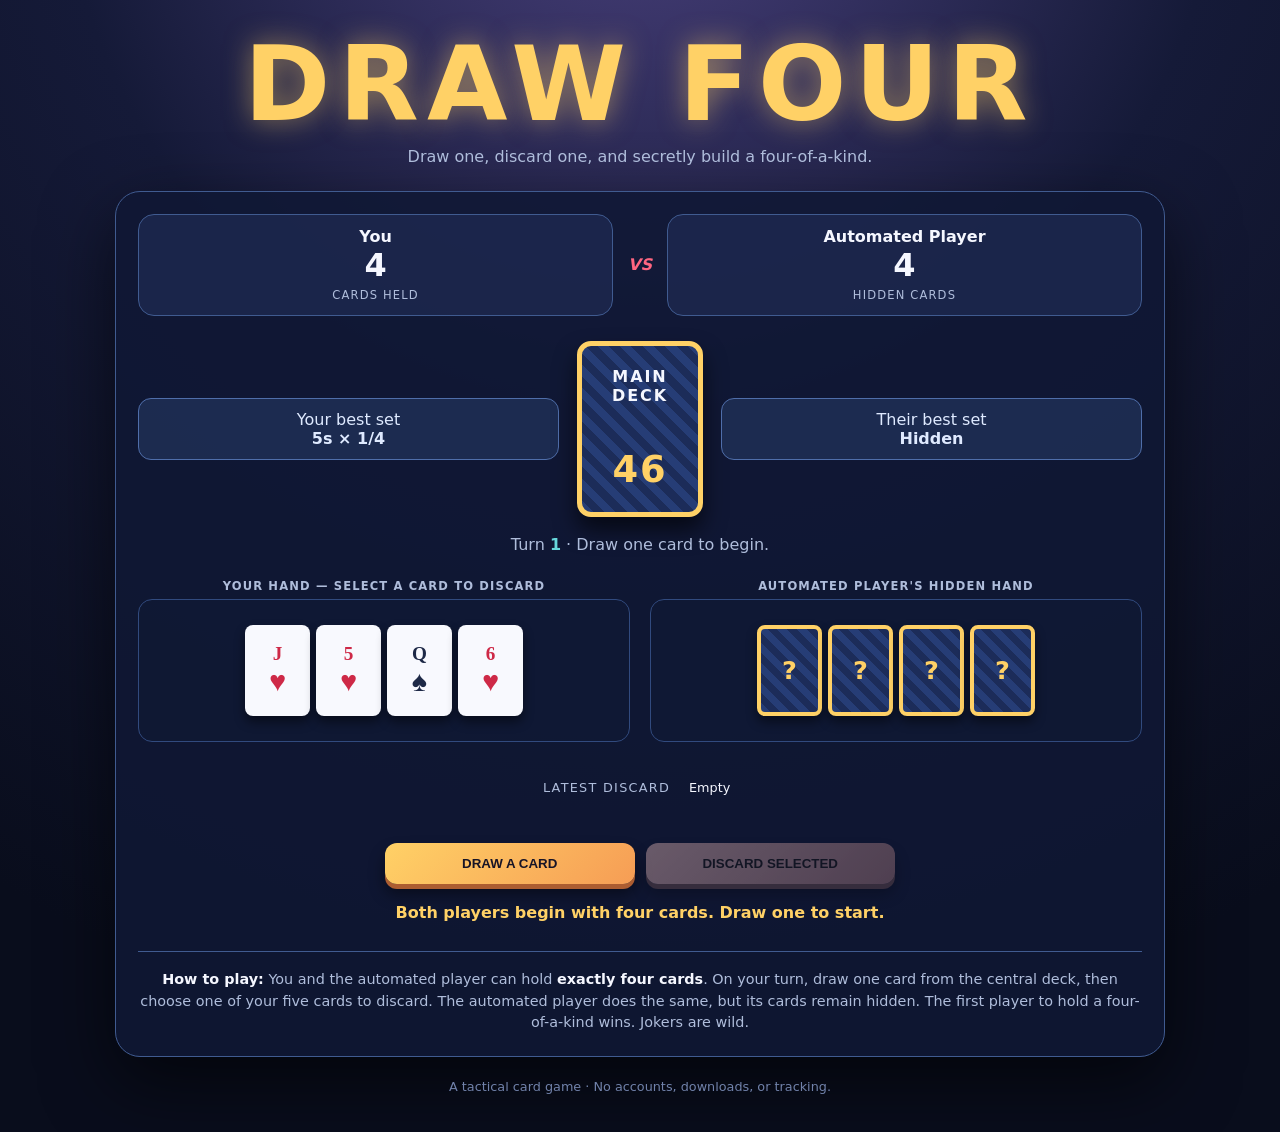
==== commit 24155775: "Add four-card hidden-hand rules" ====
--- a/index.html
+++ b/index.html
@@ -1 +1 @@
-<!doctype html><html lang="en"><head><meta charset="utf-8"><meta name="viewport" content="width=device-width,initial-scale=1"><meta name="description" content="Draw Four — a tactical deck-building card game."><title>Draw Four | Card Game</title><link rel="stylesheet" href="game.css"></head><body><main><header><h1>DRAW FOUR</h1><p>Build a four-of-a-kind before the automated player does.</p></header><section class="game"><div class="scoreboard"><div class="side"><h2>You</h2><strong id="youCount">0</strong><span>cards held</span></div><div class="vs">VS</div><div class="side"><h2>Automated Player</h2><strong id="botCount">0</strong><span>cards held</span></div></div><div class="deck-area"><div class="goal">Your best set<br><b id="youGoal">—</b></div><div class="deck">MAIN DECK<b id="deckCount">54</b></div><div class="goal">Their best set<br><b id="botGoal">—</b></div></div><p class="turn" id="turn"></p><div class="hands"><div class="hand-wrap"><h3>Your hand — click a card to select it</h3><div class="hand" id="youHand"></div></div><div class="hand-wrap"><h3>Automated player's hand</h3><div class="hand bot-hand" id="botHand"></div></div></div><div class="actions"><button id="draw">DRAW A CARD</button><button id="risk">RISK DRAW ×2</button><button id="swap">SWAP SELECTED CARD</button></div><p class="status" id="status" aria-live="polite"></p><p class="rules"><strong>How to play:</strong> You draw from the main deck first; the automated player then draws. Collect four cards of the same rank to win. Jokers are wild. Use up to three <strong>Risk Draws</strong> to take two cards at once, or select a card and spend one of two <strong>Swaps</strong> to trade it for a random automated-player card.</p></section><footer>A tactical card game · No accounts, downloads, or tracking.</footer></main><script src="game.js"></script></body></html>
+<!doctype html><html lang="en"><head><meta charset="utf-8"><meta name="viewport" content="width=device-width,initial-scale=1"><meta name="description" content="Draw Four — a hidden-hand tactical card game."><title>Draw Four | Card Game</title><link rel="stylesheet" href="game.css"></head><body><main><header><h1>DRAW FOUR</h1><p>Draw one, discard one, and secretly build a four-of-a-kind.</p></header><section class="game"><div class="scoreboard"><div class="side"><h2>You</h2><strong id="youCount">4</strong><span>cards held</span></div><div class="vs">VS</div><div class="side"><h2>Automated Player</h2><strong id="botCount">4</strong><span>hidden cards</span></div></div><div class="deck-area"><div class="goal">Your best set<br><b id="youGoal">—</b></div><div class="deck">MAIN DECK<b id="deckCount">46</b></div><div class="goal">Their best set<br><b id="botGoal">Hidden</b></div></div><p class="turn" id="turn"></p><div class="hands"><div class="hand-wrap"><h3>Your hand — select a card to discard</h3><div class="hand" id="youHand"></div></div><div class="hand-wrap"><h3>Automated player's hidden hand</h3><div class="hand bot-hand" id="botHand"></div></div></div><div class="discard-zone"><span>Latest discard</span><div class="last-card" id="discard">Empty</div></div><div class="actions two-actions"><button id="draw">DRAW A CARD</button><button id="discardButton">DISCARD SELECTED</button></div><p class="status" id="status" aria-live="polite"></p><p class="rules"><strong>How to play:</strong> You and the automated player can hold <strong>exactly four cards</strong>. On your turn, draw one card from the central deck, then choose one of your five cards to discard. The automated player does the same, but its cards remain hidden. The first player to hold a four-of-a-kind wins. Jokers are wild.</p></section><footer>A tactical card game · No accounts, downloads, or tracking.</footer></main><script src="game.js"></script></body></html>
--- a/game.css
+++ b/game.css
@@ -1 +1 @@
-:root{--ink:#f5f7ff;--muted:#aebbd5;--bg:#090d1c;--panel:#161f3d;--edge:#405b90;--gold:#ffd166;--pink:#ff6681;--aqua:#67d7db}*{box-sizing:border-box}body{margin:0;min-height:100vh;color:var(--ink);font-family:Inter,ui-sans-serif,system-ui,sans-serif;background:radial-gradient(circle at 50% -15%,#4c4280,#151a38 40%,var(--bg) 85%)}main{width:min(1050px,calc(100% - 32px));margin:auto;padding:38px 0}header{text-align:center}h1{margin:0;color:var(--gold);font-size:clamp(3rem,10vw,6.5rem);letter-spacing:.08em;line-height:.9;text-shadow:0 0 28px #ffd16680}header p{max-width:600px;margin:15px auto 25px;color:var(--muted)}.game{border:1px solid var(--edge);border-radius:25px;padding:22px;background:#101834dd;box-shadow:0 25px 70px #0009}.scoreboard{display:grid;grid-template-columns:1fr auto 1fr;gap:15px;align-items:center}.side{border:1px solid var(--edge);border-radius:16px;padding:12px;text-align:center;background:#202d55a8}.side h2{margin:0;font-size:1rem}.side strong{display:block;font-size:2rem}.side span{font-size:.72rem;letter-spacing:.1em;text-transform:uppercase;color:var(--muted)}.vs{font-weight:900;font-style:italic;color:var(--pink)}.deck-area{display:grid;grid-template-columns:1fr auto 1fr;gap:18px;align-items:center;margin:25px 0 14px}.deck{width:126px;aspect-ratio:5/7;display:grid;place-items:center;border:5px solid var(--gold);border-radius:14px;background:repeating-linear-gradient(45deg,#263d76 0 8px,#1c2c59 8px 16px);box-shadow:0 13px 22px #0009;text-align:center;font-weight:900;letter-spacing:.12em}.deck b{display:block;font-size:2.3rem;color:var(--gold)}.turn{text-align:center;line-height:1.5;color:var(--muted)}.turn b{color:var(--aqua)}.goal{border:1px solid #4f6eaa;border-radius:13px;padding:11px;background:#26396399;text-align:center;color:#dfeaff}.hands{display:grid;grid-template-columns:1fr 1fr;gap:20px}.hand-wrap h3{text-align:center;margin:6px 0;color:var(--muted);font-size:.8rem;letter-spacing:.12em;text-transform:uppercase}.hand{min-height:143px;display:flex;flex-wrap:wrap;align-content:center;justify-content:center;gap:6px;padding:8px;border:1px solid #314a7e;border-radius:14px;background:#101a35a6}.card{width:65px;aspect-ratio:5/7;border:0;border-radius:8px;padding:5px;background:#f8f9fe;color:#1e2947;box-shadow:0 6px 11px #0007;font-family:Georgia,serif;font-weight:bold;cursor:pointer;transition:transform .15s,outline .15s}.card:hover{transform:translateY(-4px)}.card.red{color:#ce2947}.card.wild{color:#5a287f;background:linear-gradient(135deg,#fbd2ff,#bff4ff)}.card.selected{outline:3px solid var(--gold);transform:translateY(-6px)}.card .rank{display:block;font-size:1.2rem}.card .suit{display:block;text-align:center;font-size:1.8rem}.bot-hand .card{cursor:default}.bot-hand .card:hover{transform:none}.actions{display:grid;grid-template-columns:repeat(3,1fr);gap:11px;max-width:750px;margin:21px auto 0}button{border:0;border-radius:12px;padding:13px 9px;background:linear-gradient(135deg,#ffd166,#f69d55);color:#171426;font-weight:900;cursor:pointer;box-shadow:0 5px 0 #ac5d31,0 10px 16px #0007;transition:transform .12s}button:nth-child(2){background:linear-gradient(135deg,#ff7d90,#d2496e);box-shadow:0 5px 0 #893149,0 10px 16px #0007}button:nth-child(3){background:linear-gradient(135deg,#75dde0,#5693c8);box-shadow:0 5px 0 #3b628d,0 10px 16px #0007}button:hover:not(:disabled){transform:translateY(-2px)}button:active:not(:disabled){transform:translateY(4px);box-shadow:0 1px 0 #ac5d31}button:disabled{cursor:not-allowed;filter:grayscale(.75);opacity:.55}.status{min-height:29px;margin:19px 0 0;text-align:center;color:var(--gold);font-weight:800}.rules{margin:19px auto 0;max-width:780px;padding-top:17px;border-top:1px solid var(--edge);text-align:center;color:var(--muted);line-height:1.5;font-size:.9rem}.rules strong{color:var(--ink)}footer{text-align:center;color:#7182aa;margin-top:22px;font-size:.8rem}@media(max-width:620px){main{padding-top:24px}.game{padding:14px}.deck-area{gap:10px}.deck{width:91px}.deck b{font-size:1.6rem}.hands{gap:10px}.hand{min-height:120px}.card{width:49px}.card .suit{font-size:1.4rem}.actions{gap:7px}button{padding:11px 5px;font-size:.72rem}}
+:root{--ink:#f5f7ff;--muted:#afbddb;--bg:#090d1c;--panel:#161f3d;--edge:#405b90;--gold:#ffd166;--pink:#ff6681;--aqua:#67d7db}*{box-sizing:border-box}body{margin:0;min-height:100vh;color:var(--ink);font-family:Inter,ui-sans-serif,system-ui,sans-serif;background:radial-gradient(circle at 50% -15%,#4c4280,#151a38 40%,var(--bg) 85%)}main{width:min(1050px,calc(100% - 32px));margin:auto;padding:38px 0}header{text-align:center}h1{margin:0;color:var(--gold);font-size:clamp(3rem,10vw,6.5rem);letter-spacing:.08em;line-height:.9;text-shadow:0 0 28px #ffd16680}header p{max-width:600px;margin:15px auto 25px;color:var(--muted)}.game{border:1px solid var(--edge);border-radius:25px;padding:22px;background:#101834dd;box-shadow:0 25px 70px #0009}.scoreboard,.deck-area{display:grid;grid-template-columns:1fr auto 1fr;gap:15px;align-items:center}.side{border:1px solid var(--edge);border-radius:16px;padding:12px;text-align:center;background:#202d55a8}.side h2{margin:0;font-size:1rem}.side strong{display:block;font-size:2rem}.side span,.hand-wrap h3{font-size:.72rem;letter-spacing:.1em;text-transform:uppercase;color:var(--muted)}.vs{font-weight:900;font-style:italic;color:var(--pink)}.deck-area{gap:18px;margin:25px 0 14px}.deck{width:126px;aspect-ratio:5/7;display:grid;place-items:center;border:5px solid var(--gold);border-radius:14px;background:repeating-linear-gradient(45deg,#263d76 0 8px,#1c2c59 8px 16px);box-shadow:0 13px 22px #0009;text-align:center;font-weight:900;letter-spacing:.12em}.deck b{display:block;font-size:2.3rem;color:var(--gold)}.turn{text-align:center;line-height:1.5;color:var(--muted)}.turn b{color:var(--aqua)}.goal{border:1px solid #4f6eaa;border-radius:13px;padding:11px;background:#26396399;text-align:center;color:#dfeaff}.hands{display:grid;grid-template-columns:1fr 1fr;gap:20px}.hand-wrap h3{text-align:center;margin:6px 0}.hand{min-height:143px;display:flex;flex-wrap:wrap;align-content:center;justify-content:center;gap:6px;padding:8px;border:1px solid #314a7e;border-radius:14px;background:#101a35a6}.card,.hidden-card{width:65px;aspect-ratio:5/7;border-radius:8px;box-shadow:0 6px 11px #0007}.card{border:0;padding:5px;background:#f8f9fe;color:#1e2947;font-family:Georgia,serif;font-weight:bold;cursor:pointer;transition:transform .15s,outline .15s}.card:hover{transform:translateY(-4px)}.card.red{color:#ce2947}.card.wild{color:#5a287f;background:linear-gradient(135deg,#fbd2ff,#bff4ff)}.card.selected{outline:3px solid var(--gold);transform:translateY(-6px)}.card .rank{display:block;font-size:1.2rem}.card .suit{display:block;text-align:center;font-size:1.8rem}.hidden-card{display:grid;place-items:center;border:4px solid var(--gold);background:repeating-linear-gradient(45deg,#263d76 0 7px,#1c2c59 7px 14px);color:var(--gold);font-weight:900;font-size:1.6rem}.discard-zone{display:flex;align-items:center;justify-content:center;gap:12px;margin:12px 0;color:var(--muted);font-size:.8rem;text-transform:uppercase;letter-spacing:.1em}.last-card{min-width:55px;min-height:68px;display:grid;place-items:center;color:var(--ink);letter-spacing:0;text-transform:none}.last-card .card{width:55px;cursor:default}.actions{display:grid;gap:11px;max-width:510px;margin:21px auto 0}.two-actions{grid-template-columns:1fr 1fr}button{border:0;border-radius:12px;padding:13px 9px;background:linear-gradient(135deg,#ffd166,#f69d55);color:#171426;font-weight:900;cursor:pointer;box-shadow:0 5px 0 #ac5d31,0 10px 16px #0007;transition:transform .12s}.actions button+button{background:linear-gradient(135deg,#ff7d90,#d2496e);box-shadow:0 5px 0 #893149,0 10px 16px #0007}button:hover:not(:disabled){transform:translateY(-2px)}button:active:not(:disabled){transform:translateY(4px)}button:disabled{cursor:not-allowed;filter:grayscale(.75);opacity:.55}.status{min-height:29px;margin:19px 0 0;text-align:center;color:var(--gold);font-weight:800}.rules{margin:19px auto 0;padding-top:17px;border-top:1px solid var(--edge);text-align:center;color:var(--muted);line-height:1.5;font-size:.9rem}.rules strong{color:var(--ink)}footer{text-align:center;color:#7182aa;margin-top:22px;font-size:.8rem}@media(max-width:620px){main{padding-top:24px}.game{padding:14px}.deck-area{gap:10px}.deck{width:91px}.deck b{font-size:1.6rem}.hands{gap:10px}.hand{min-height:120px}.card,.hidden-card{width:49px}.card .suit{font-size:1.4rem}.actions{gap:7px}button{padding:11px 5px;font-size:.72rem}}
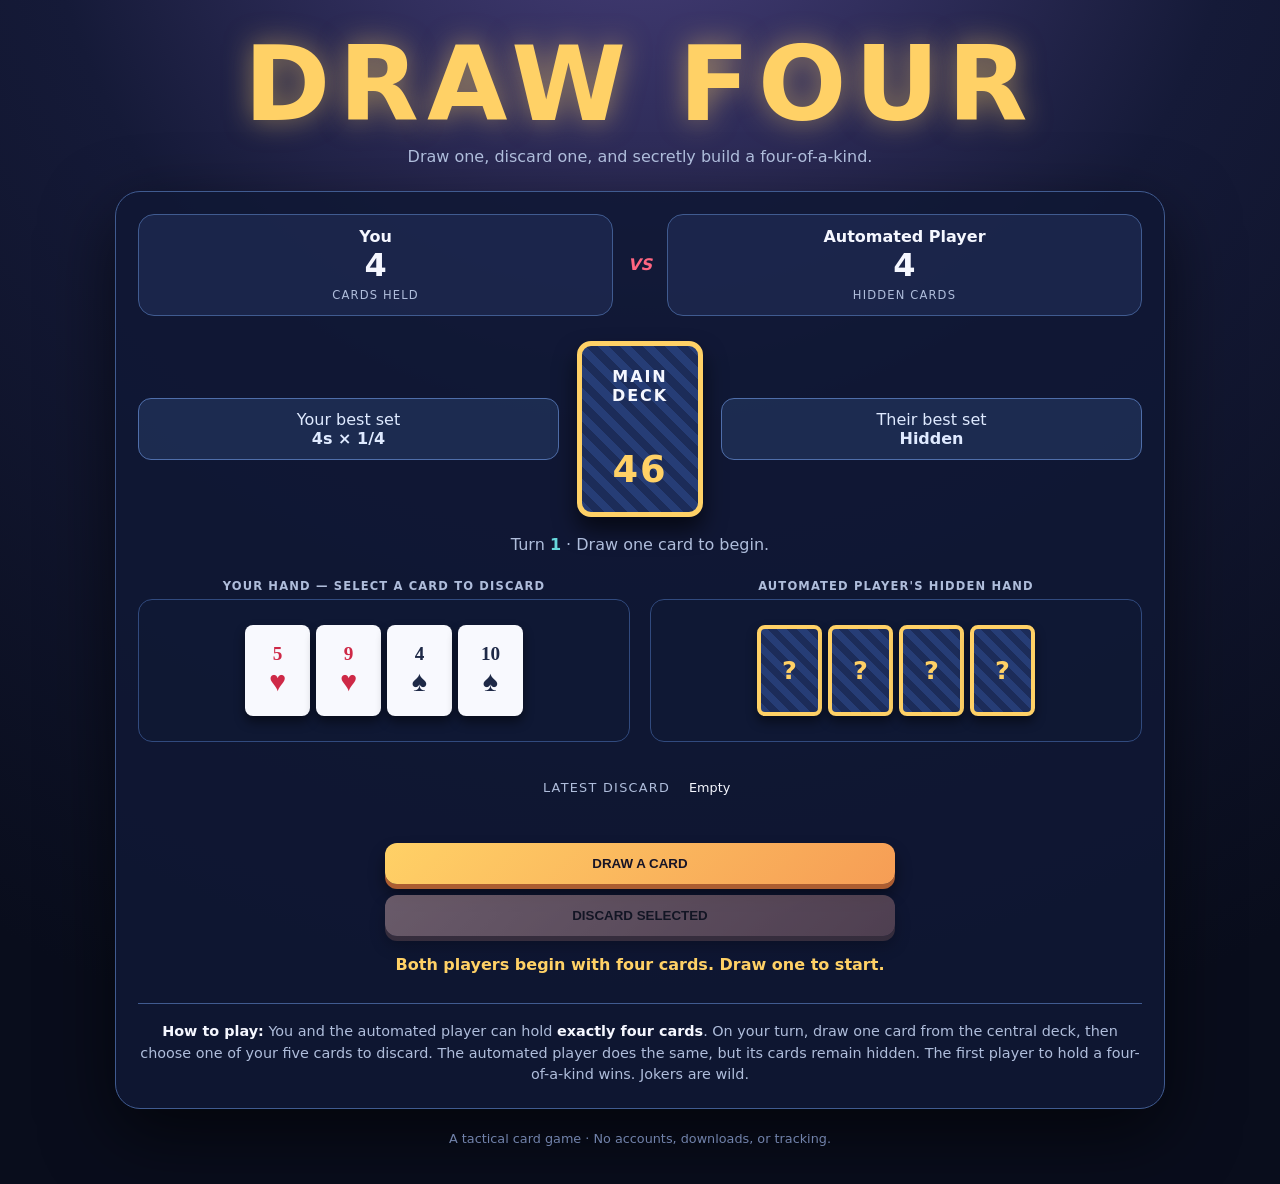
==== commit cf85c668: "Separate draw and replay controls" ====
--- a/index.html
+++ b/index.html
@@ -1 +1 @@
-<!doctype html><html lang="en"><head><meta charset="utf-8"><meta name="viewport" content="width=device-width,initial-scale=1"><meta name="description" content="Draw Four — a hidden-hand tactical card game."><title>Draw Four | Card Game</title><link rel="stylesheet" href="game.css"></head><body><main><header><h1>DRAW FOUR</h1><p>Draw one, discard one, and secretly build a four-of-a-kind.</p></header><section class="game"><div class="scoreboard"><div class="side"><h2>You</h2><strong id="youCount">4</strong><span>cards held</span></div><div class="vs">VS</div><div class="side"><h2>Automated Player</h2><strong id="botCount">4</strong><span>hidden cards</span></div></div><div class="deck-area"><div class="goal">Your best set<br><b id="youGoal">—</b></div><div class="deck">MAIN DECK<b id="deckCount">46</b></div><div class="goal">Their best set<br><b id="botGoal">Hidden</b></div></div><p class="turn" id="turn"></p><div class="hands"><div class="hand-wrap"><h3>Your hand — select a card to discard</h3><div class="hand" id="youHand"></div></div><div class="hand-wrap"><h3>Automated player's hidden hand</h3><div class="hand bot-hand" id="botHand"></div></div></div><div class="discard-zone"><span>Latest discard</span><div class="last-card" id="discard">Empty</div></div><div class="actions two-actions"><button id="draw">DRAW A CARD</button><button id="discardButton">DISCARD SELECTED</button></div><p class="status" id="status" aria-live="polite"></p><p class="rules"><strong>How to play:</strong> You and the automated player can hold <strong>exactly four cards</strong>. On your turn, draw one card from the central deck, then choose one of your five cards to discard. The automated player does the same, but its cards remain hidden. The first player to hold a four-of-a-kind wins. Jokers are wild.</p></section><footer>A tactical card game · No accounts, downloads, or tracking.</footer></main><script src="game.js"></script></body></html>
+<!doctype html><html lang="en"><head><meta charset="utf-8"><meta name="viewport" content="width=device-width,initial-scale=1"><meta name="description" content="Draw Four — a hidden-hand tactical card game."><title>Draw Four | Card Game</title><link rel="stylesheet" href="game.css"></head><body><main><header><h1>DRAW FOUR</h1><p>Draw one, discard one, and secretly build a four-of-a-kind.</p></header><section class="game"><div class="scoreboard"><div class="side"><h2>You</h2><strong id="youCount">4</strong><span>cards held</span></div><div class="vs">VS</div><div class="side"><h2>Automated Player</h2><strong id="botCount">4</strong><span>hidden cards</span></div></div><div class="deck-area"><div class="goal">Your best set<br><b id="youGoal">—</b></div><div class="deck">MAIN DECK<b id="deckCount">46</b></div><div class="goal">Their best set<br><b id="botGoal">Hidden</b></div></div><p class="turn" id="turn"></p><div class="hands"><div class="hand-wrap"><h3>Your hand — select a card to discard</h3><div class="hand" id="youHand"></div></div><div class="hand-wrap"><h3>Automated player's hidden hand</h3><div class="hand bot-hand" id="botHand"></div></div></div><div class="discard-zone"><span>Latest discard</span><div class="last-card" id="discard">Empty</div></div><div class="actions three-actions"><button id="draw">DRAW A CARD</button><button id="discardButton">DISCARD SELECTED</button><button id="playAgain" hidden>PLAY AGAIN</button></div><p class="status" id="status" aria-live="polite"></p><p class="rules"><strong>How to play:</strong> You and the automated player can hold <strong>exactly four cards</strong>. On your turn, draw one card from the central deck, then choose one of your five cards to discard. The automated player does the same, but its cards remain hidden. The first player to hold a four-of-a-kind wins. Jokers are wild.</p></section><footer>A tactical card game · No accounts, downloads, or tracking.</footer></main><script src="game.js"></script></body></html>
